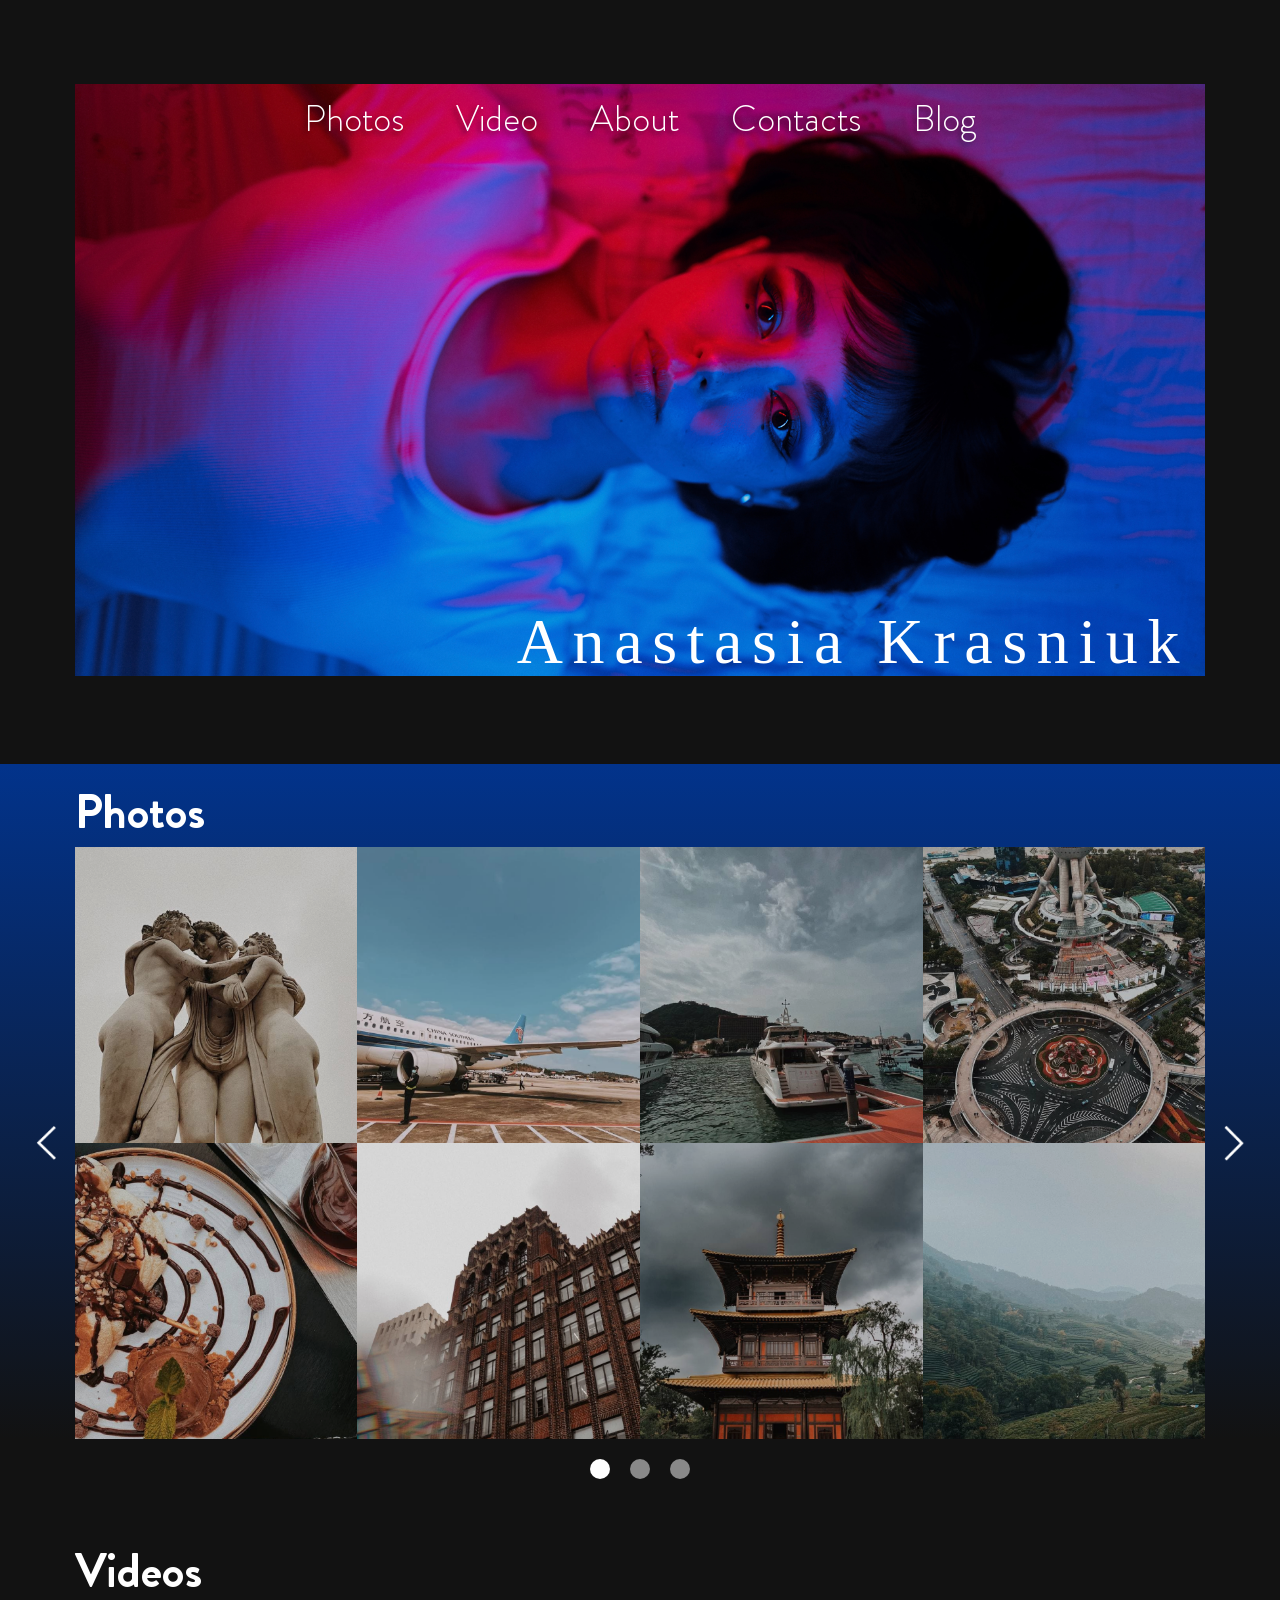
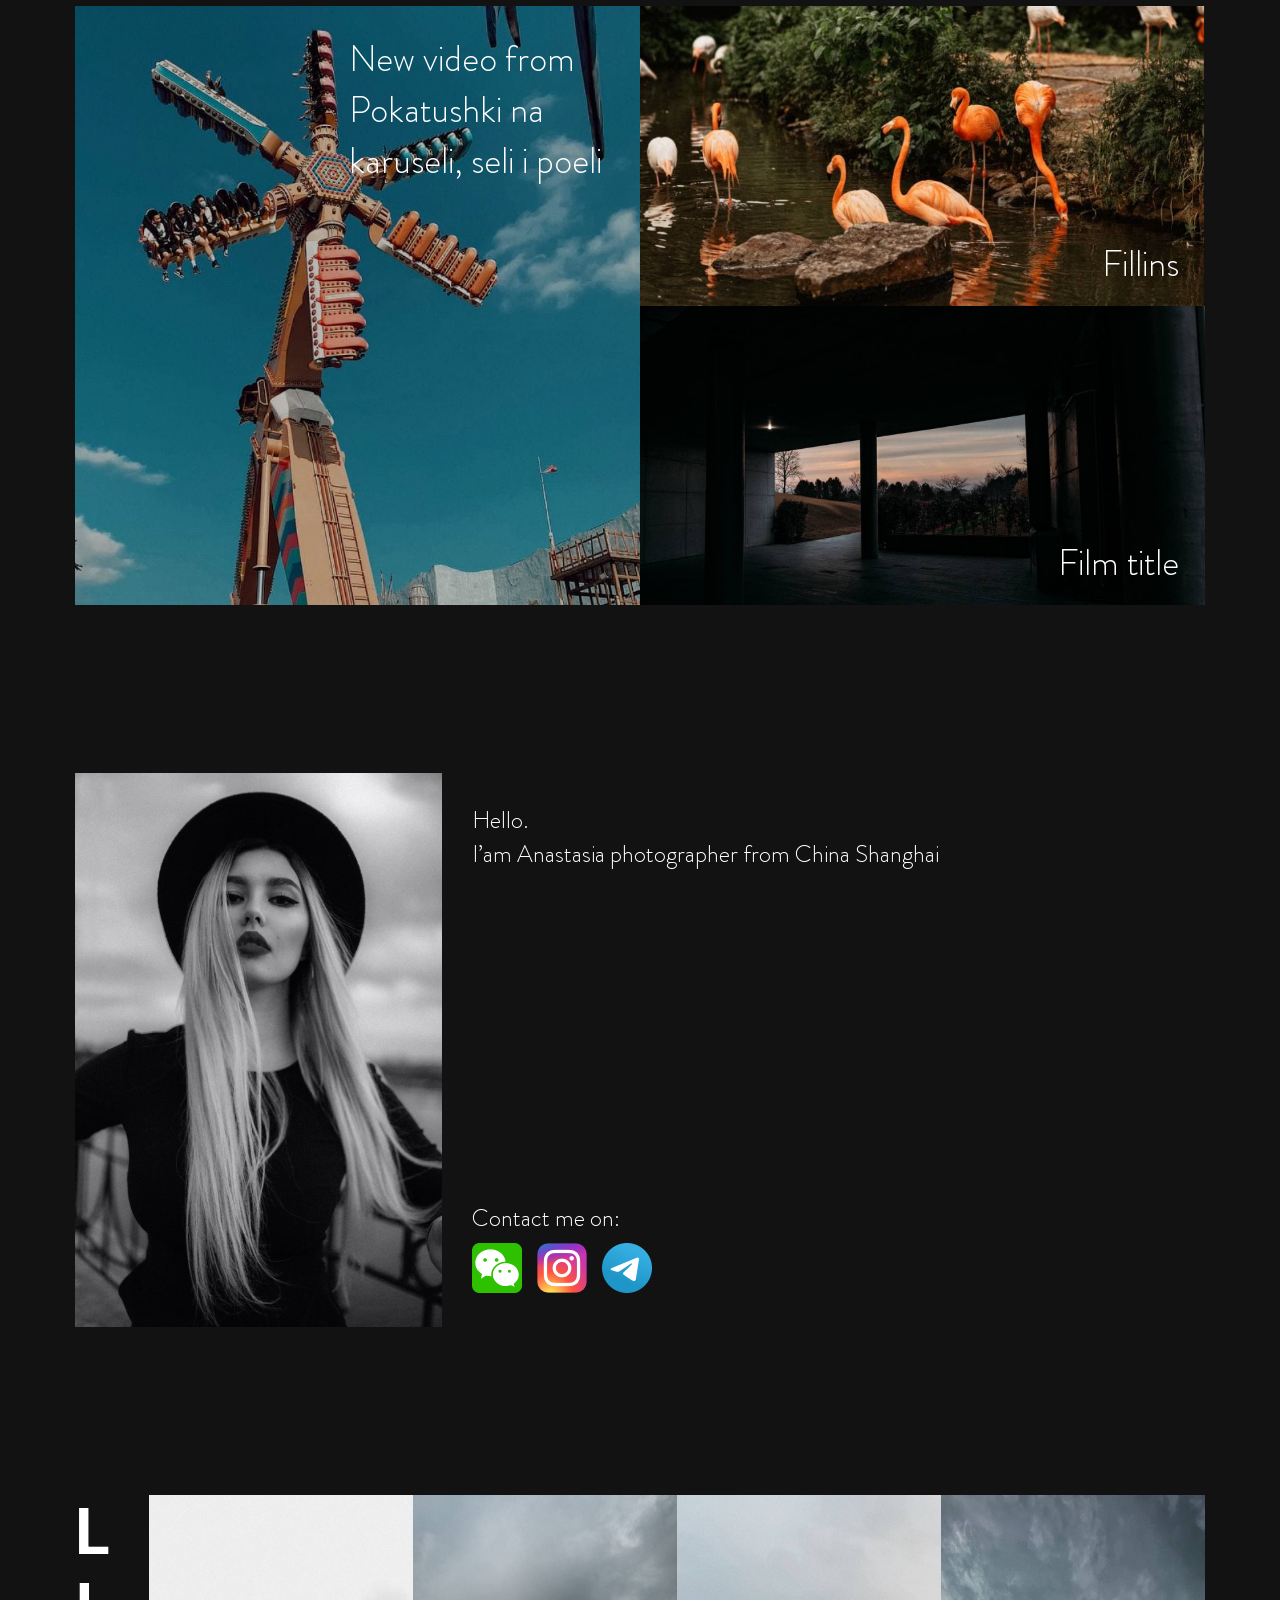
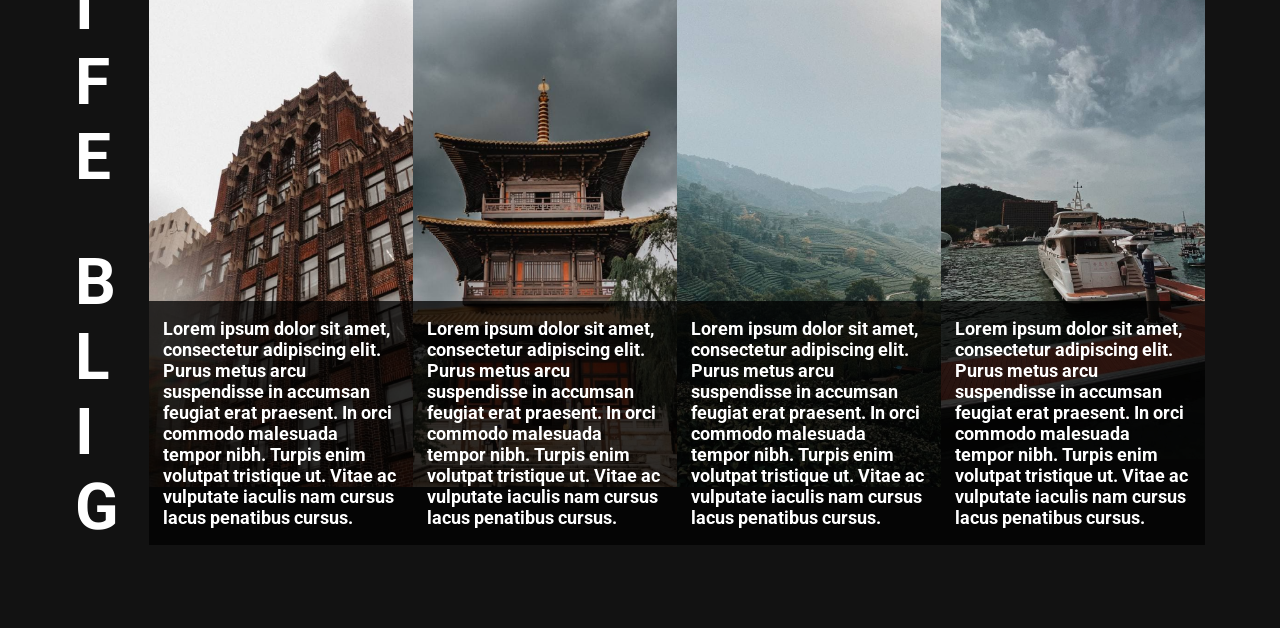
==== index.html @ 0c467eb0 "first commit" ====
<!DOCTYPE html>
<html lang="en">
<head>
    <meta charset="UTF-8">
    <meta http-equiv="X-UA-Compatible" content="IE=edge">
    <meta name="viewport" content="width=device-width, initial-scale=1.0">
    <link rel="stylesheet" href="css/style.css">
    <title>Test</title>
</head>
<body class= 'background_style_color'>
    <div class="content background_style_color">
        <div class="general ">
            <div class="general__content">
                <div class="nav">
                    <div class="nav__navbar">
                        <ul class="nav__navbar-items none text_style-font_Brandon-Grotesque_xl text_style-shadow">
                            <li class="nav__navbar-item none"><a href="#photos" class="nav__navbar-link text_style-color none">Photos</a></li>
                            <li class="nav__navbar-item none"><a href="#video" class="nav__navbar-link text_style-color none">Video</a></li>
                            <li class="nav__navbar-item none"><a href="#about" class="nav__navbar-link text_style-color none">About</a></li>
                            <li class="nav__navbar-item none"><a href="#contacts" class="nav__navbar-link text_style-color none">Contacts</a></li>
                            <li class="nav__navbar-item none"><a href="#blog" class="nav__navbar-link text_style-color none">Blog</a></li>
                        </ul>
                    </div>
                </div>
                <div class="main">
                    <div class="main__content">
                        <div class="main__content-layout-padding"></div>
                        <img class="main__content-img" src="img/main__content-background.png" alt="">
                        <h1 class="main__content-h1 text_style-font_AmstelvarAlpha_xxxl text_style-color">Anastasia Krasniuk</h1>
                    </div>
                </div>
            </div>
        </div>
        <div class="general background_style_color_gradient">
            <a name="photos"></a>
            <div class="general__content">
                <div class="header">
                    <h1 class="header__text text_style-font_Brandon-Grotesque_xxl text_style-color">Photos</h1>
                </div>
                <div class="photos">
                    <div class="photos__content">
                        <div class="photos__content-layout-padding"></div>
                        <div class="photos__content-carousel-1">
                            <div class="photos__content-carousel-indicators">
                                <button class="photos__content-carousel-indicator active" data-photos__content-carousel-indicator="0"></button>
                                <button class="photos__content-carousel-indicator" data-photos__content-carousel-indicator="1"></button>
                                <button class="photos__content-carousel-indicator" data-photos__content-carousel-indicator="2"></button>
                            </div>
                            <div class="photos__content-carousel-items">
                                <div class="photos__content-carousel-item active">
                                    <div class="photos__content-carousel-imgs">
                                        <img class="photos__content-carousel-img width="100%" src="img/photos__content/Rectangle 1.png" alt="">
                                        <img class="photos__content-carousel-img width="100%" src="img/photos__content/Rectangle 2.png" alt="">
                                        <img class="photos__content-carousel-img width="100%" src="img/photos__content/Rectangle 3.png" alt="">
                                        <img class="photos__content-carousel-img width="100%" src="img/photos__content/Rectangle 4.png" alt="">
                                        <img class="photos__content-carousel-img width="100%" src="img/photos__content/Rectangle 5.png" alt="">
                                        <img class="photos__content-carousel-img width="100%" src="img/photos__content/Rectangle 6.png" alt="">
                                        <img class="photos__content-carousel-img width="100%" src="img/photos__content/Rectangle 7.png" alt="">
                                        <img class="photos__content-carousel-img width="100%" src="img/photos__content/Rectangle 8.png" alt="">
                                    </div>
                                </div>
                                <div class="photos__content-carousel-item">
                                    <div class="photos__content-carousel-imgs">
                                        <img class="photos__content-carousel-img width="100%" src="img/photos__content/Rectangle 3.png" alt="">
                                        <img class="photos__content-carousel-img width="100%" src="img/photos__content/Rectangle 2.png" alt="">
                                        <img class="photos__content-carousel-img width="100%" src="img/photos__content/Rectangle 4.png" alt="">
                                        <img class="photos__content-carousel-img width="100%" src="img/photos__content/Rectangle 5.png" alt="">
                                        <img class="photos__content-carousel-img width="100%" src="img/photos__content/Rectangle 7.png" alt="">
                                        <img class="photos__content-carousel-img width="100%" src="img/photos__content/Rectangle 8.png" alt="">
                                        <img class="photos__content-carousel-img width="100%" src="img/photos__content/Rectangle 1.png" alt="">
                                        <img class="photos__content-carousel-img width="100%" src="img/photos__content/Rectangle 6.png" alt="">
                                    </div>
                                </div>
                                <div class="photos__content-carousel-item">
                                    <div class="photos__content-carousel-imgs">
                                        <img class="photos__content-carousel-img width="100%" src="img/photos__content/Rectangle 8.png" alt="">
                                        <img class="photos__content-carousel-img width="100%" src="img/photos__content/Rectangle 1.png" alt="">
                                        <img class="photos__content-carousel-img width="100%" src="img/photos__content/Rectangle 4.png" alt="">
                                        <img class="photos__content-carousel-img width="100%" src="img/photos__content/Rectangle 3.png" alt="">
                                        <img class="photos__content-carousel-img width="100%" src="img/photos__content/Rectangle 2.png" alt="">
                                        <img class="photos__content-carousel-img width="100%" src="img/photos__content/Rectangle 6.png" alt="">
                                        <img class="photos__content-carousel-img width="100%" src="img/photos__content/Rectangle 5.png" alt="">
                                        <img class="photos__content-carousel-img width="100%" src="img/photos__content/Rectangle 7.png" alt="">
                                    </div>
                                </div>
                            </div>
                            <button class="photos__content-carousel-control-prev" data-photos__content-carousel-control-prev="prev"><img class="photos__content-carousel-control-prev-img" src="img/slider_prev_arrow.png" alt=""></button>
                            <button class="photos__content-carousel-control-next" data-photos__content-carousel-control-next="next"><img class="photos__content-carousel-control-next-img" src="img/slider_next_arrow.png" alt=""></button>
                        </div>
                    </div>
                </div>
            </div>
        </div>
        <div class="general background_style_color">
            <a name="video"></a>
            <div class="general__content">
                <div class="header">
                    <h1 class="header__text text_style-font_Brandon-Grotesque_xxl text_style-color">Videos</h1>
                </div>
                <div class="videos">
                    <div class="videos__content">
                        <div class="videos__content-layout-padding"></div>
                        <div class="videos__content-items">
                            <div class="videos__content-item">
                                <div class="videos__content-item-shadow"></div>
                                <p class="videos__content-item-header text_style-font_Brandon-Grotesque_xl text_style-color">
                                    New video from Pokatushki
                                    na karuseli, seli i poeli
                                </p>
                                <img src="img/videos__content/bg.png" alt="" class="videos__content-item-img">
                            </div>
                            <div class="videos__content-item videos__content-item-flex">
                                <div class="videos__content-item-top">
                                    <p class="videos__content-item-text text_style-font_Brandon-Grotesque_xl text_style-color">Fillins</p>
                                    <img src="img/videos__content/bg-1.png" alt="" class="videos__content-item-img">
                                </div>
                                <div class="videos__content-item-bottom">
                                    <p class="videos__content-item-text text_style-font_Brandon-Grotesque_xl text_style-color">Film title</p>
                                    <img src="img/videos__content/bg-2.png" alt="" class="videos__content-item-img">
                                </div>
                            </div>
                        </div>
                    </div>
                </div>
            </div>
        </div>
        <div class="general background_style_color">
            <a name="about"></a>
            <a name="contacts"></a>
            <div class="general__content" >
                <div class="about-me">
                    <div class="about-me__content">
                        <div class="about-me__content-items">
                            <div class="about-me__content-item">
                                <img src="img/about-me__content/about-me__content-item-img.png" alt="" class="about-me__content-item-img">
                            </div>
                            <div class="about-me__content-item about-me__content-item-flex">
                                <div class="about-me__content-item-top">
                                    <pre class="about-me__content-item-text text_style-color text_style-font_Brandon-Grotesque_l">
Hello.
I’am Anastasia photographer from China Shanghai
                                    </pre>
                                </div>
                                <div class="about-me__content-item-bottom">
                                    <p class="about-me__content-item-text text_style-color text_style-font_Brandon-Grotesque_l">Contact me on:</p>
                                    <div class="about-me__content-item-bottom-social">
                                        <div class="about-me__content-item-bottom-social-items">
                                            <a class= "about-me__content-social-link" href="#"><img src="img/about-me__content/wechat-logo-80E2190E63-seeklogo 1.png" alt="" class="about-me__content-item-bottom-social-item"></a>
                                            <a class= "about-me__content-social-link" href="#"><img src="img/about-me__content/free-icon-instagram-174855 1.png" alt="" class="about-me__content-item-bottom-social-item"></a>
                                            <a class= "about-me__content-social-link" href="#"><img src="img/about-me__content/telegram-new-2019-logo-060F2D4B81-seeklogo 1.png" alt="" class="about-me__content-item-bottom-social-item"></a>
                                        </div>
                                    </div>
                                </div>
                            </div>
                        </div>
                    </div>
                </div>
            </div>
        </div>
        <div class="general background_style_color">
            <a name="blog"></a>
            <div class="general__content">
                <div class="blog">
                    <div class="blog__content">
                        <div class="blog__content-items">
                            <div class="blog__content-item">
                                <div class="blog__content-header blog__content-header-flex">
                                    <p class="blog__content-text text_style-font_Roboto_xxxl text_style-color">LIFE</p>
                                    <p class="blog__content-text text_style-font_Roboto_xxxl text_style-color">BLIG</p>
                                </div>
                            </div>
                            <div class="blog__content-item blog__content-item-flex">
                                <div class="blog__content-card">
                                    <div class="blog__content-card-content">
                                        <img src="img/blog-content/1.png" alt="" class="blog__content-card-img">
                                        <p class="blog__content-card-text text_style-font_Roboto_s text_style-color ">Lorem ipsum dolor sit amet, consectetur adipiscing elit. Purus metus arcu suspendisse in accumsan feugiat erat praesent. In orci commodo malesuada tempor nibh. Turpis enim volutpat tristique ut. Vitae ac vulputate iaculis nam cursus lacus penatibus cursus.</p>
                                    </div>
                                </div>
                                <div class="blog__content-card">
                                    <div class="blog__content-card-content">
                                        <img src="img/blog-content/2.png" alt="" class="blog__content-card-img">
                                        <p class="blog__content-card-text text_style-font_Roboto_s text_style-color ">Lorem ipsum dolor sit amet, consectetur adipiscing elit. Purus metus arcu suspendisse in accumsan feugiat erat praesent. In orci commodo malesuada tempor nibh. Turpis enim volutpat tristique ut. Vitae ac vulputate iaculis nam cursus lacus penatibus cursus.</p>
                                    </div>
                                </div>
                                <div class="blog__content-card">
                                    <div class="blog__content-card-content">
                                        <img src="img/blog-content/3.png" alt="" class="blog__content-card-img">
                                        <p class="blog__content-card-text text_style-font_Roboto_s text_style-color ">Lorem ipsum dolor sit amet, consectetur adipiscing elit. Purus metus arcu suspendisse in accumsan feugiat erat praesent. In orci commodo malesuada tempor nibh. Turpis enim volutpat tristique ut. Vitae ac vulputate iaculis nam cursus lacus penatibus cursus.</p>
                                    </div>
                                </div>
                                <div class="blog__content-card">
                                    <div class="blog__content-card-content">
                                        <img src="img/blog-content/4.png" alt="" class="blog__content-card-img">
                                        <p class="blog__content-card-text text_style-font_Roboto_s text_style-color ">Lorem ipsum dolor sit amet, consectetur adipiscing elit. Purus metus arcu suspendisse in accumsan feugiat erat praesent. In orci commodo malesuada tempor nibh. Turpis enim volutpat tristique ut. Vitae ac vulputate iaculis nam cursus lacus penatibus cursus.</p>
                                    </div>
                                </div>
                            </div>
                        </div>
                    </div>
                </div>
            </div>
        </div>
    </div>
    <script src="js/script.js"></script>
</body>
</html>
---- css/style.css ----
@import url(../font/fonts.css);
@import url(general.css);
@import url(nav.css);
@import url(main__content.css);
@import url(photos.css);
@import url(header.css);
@import url(videos.css);
@import url(about-me.css);
@import url(blog.css);


*{
    padding: 0;
    margin: 0;
}
.none{
    text-decoration: none;
    list-style-type: none;
}
.text_style-color{
    color: white;
}
.text_style-shadow{
    text-shadow: -3px 3px 5px rgba(0, 0, 0, 0.5);
}
.main__content-layout-padding{
    display: block;
    position: absolute;
    top: 0;
    width: 100%;
    height: 100%;
}
.photos__content-layout-padding{
    display: block;
    position: absolute;
    top: 0;
    width: 100%;
    height: 100%;
    background: rgba(0, 0, 0, 0.1);
}
.videos__content-item-shadow{
    display: block;
    position: absolute;
    top: 0;
    width: 100%;
    height: 100%;
    background: rgba(0, 0, 0, 0.25);
}

.videos__content-layout-padding{
    display: block;
    position: absolute;
    top: 0;
    width: 100%;
    height: 100%;
    background: linear-gradient(109.26deg, #00eeff0c 16.05%, #0000000c 60.21%);
}
.background_style_color{
    background: #121212;
}
.background_style_color_gradient{
    background: linear-gradient(180deg, #02338B 0%, #121212 100%);
}
.active{
    display: block;
    background-color: #fff;
}
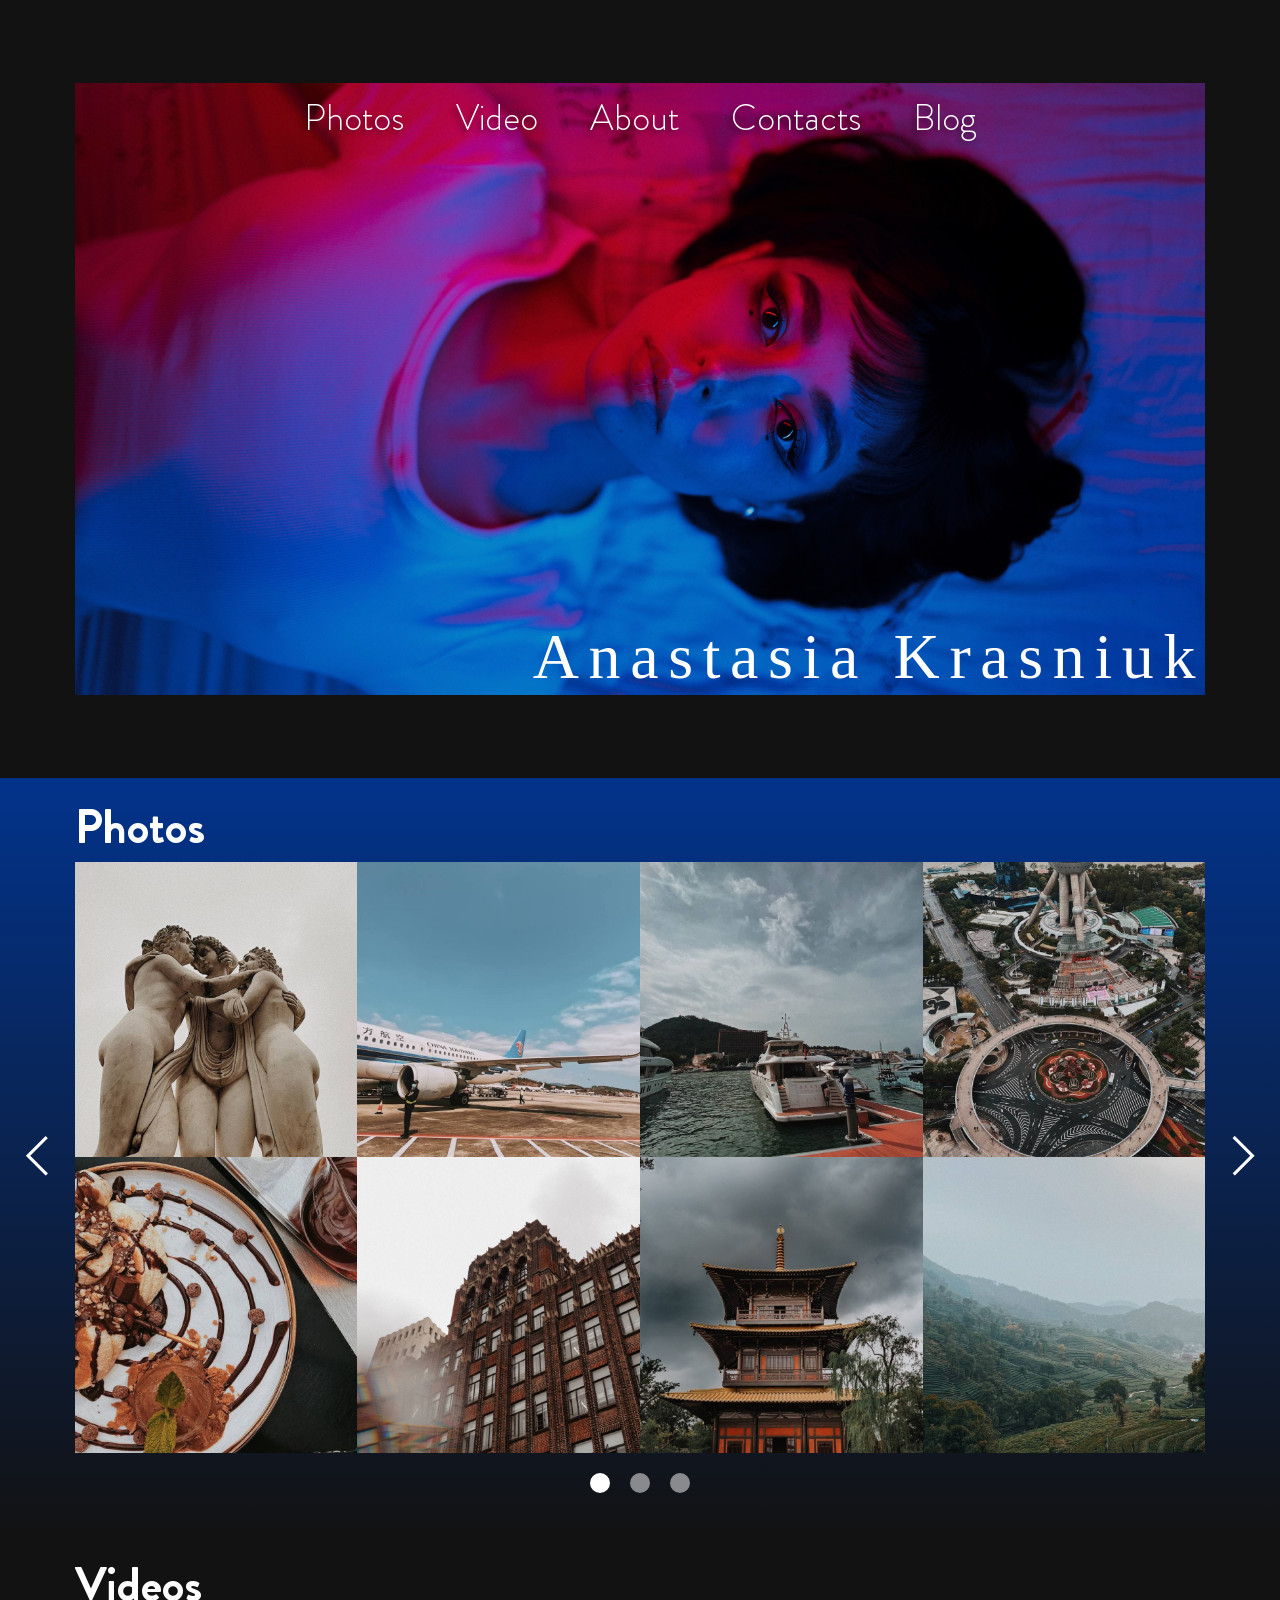
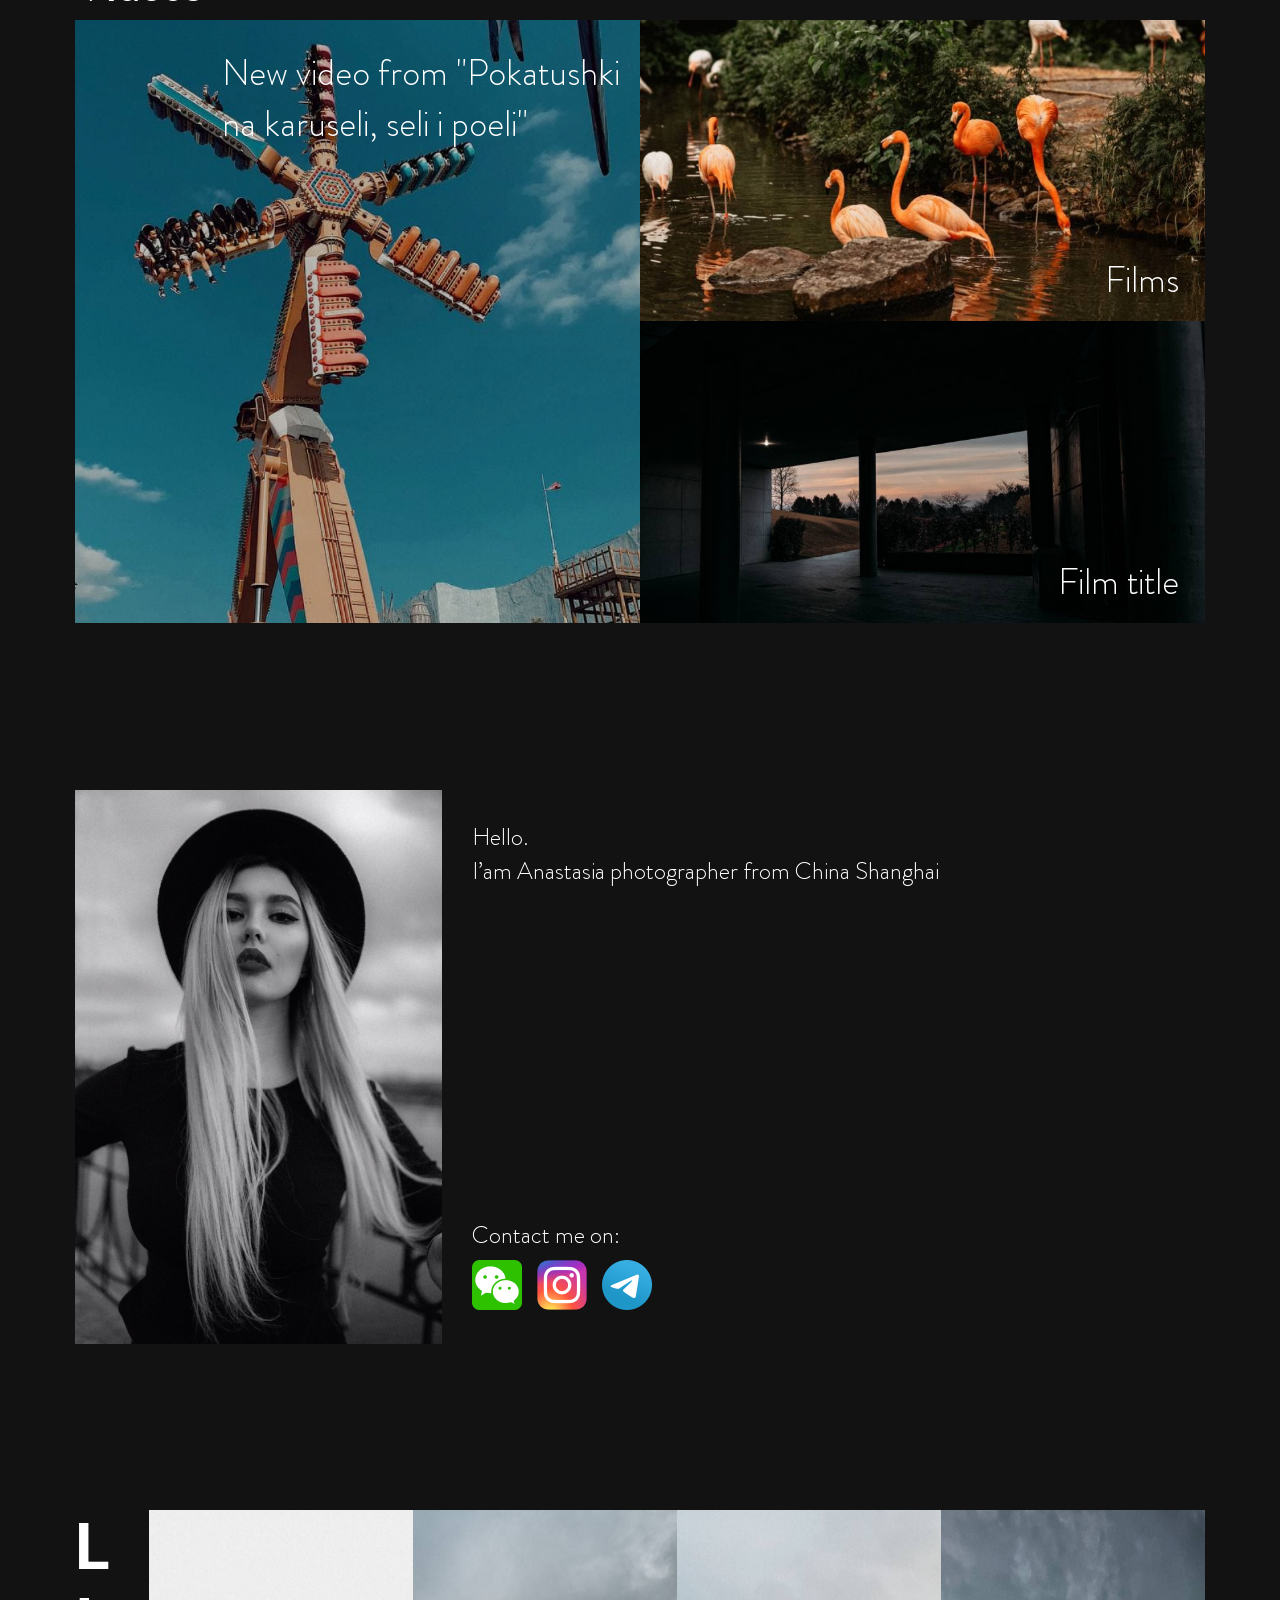
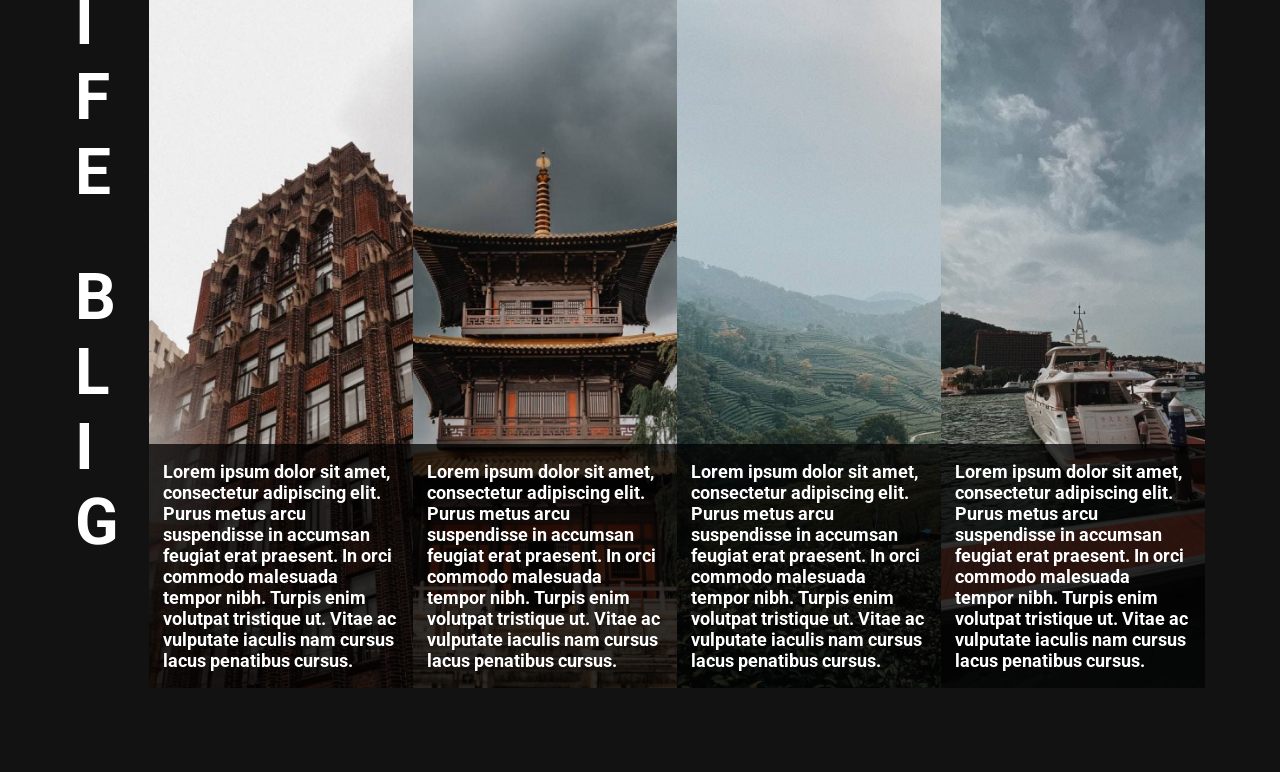
==== commit 373f659d: "optimization and semantics" ====
--- a/index.html
+++ b/index.html
@@ -5,130 +5,118 @@
     <meta http-equiv="X-UA-Compatible" content="IE=edge">
     <meta name="viewport" content="width=device-width, initial-scale=1.0">
     <link rel="stylesheet" href="css/style.css">
-    <title>Test</title>
+    <title>Main</title>
 </head>
-<body class= 'background_style_color'>
-    <div class="content background_style_color">
-        <div class="general ">
-            <div class="general__content">
-                <div class="nav">
-                    <div class="nav__navbar">
-                        <ul class="nav__navbar-items none text_style-font_Brandon-Grotesque_xl text_style-shadow">
-                            <li class="nav__navbar-item none"><a href="#photos" class="nav__navbar-link text_style-color none">Photos</a></li>
-                            <li class="nav__navbar-item none"><a href="#video" class="nav__navbar-link text_style-color none">Video</a></li>
-                            <li class="nav__navbar-item none"><a href="#about" class="nav__navbar-link text_style-color none">About</a></li>
-                            <li class="nav__navbar-item none"><a href="#contacts" class="nav__navbar-link text_style-color none">Contacts</a></li>
-                            <li class="nav__navbar-item none"><a href="#blog" class="nav__navbar-link text_style-color none">Blog</a></li>
-                        </ul>
-                    </div>
-                </div>
-                <div class="main">
-                    <div class="main__content">
-                        <div class="main__content-layout-padding"></div>
-                        <img class="main__content-img" src="img/main__content-background.png" alt="">
-                        <h1 class="main__content-h1 text_style-font_AmstelvarAlpha_xxxl text_style-color">Anastasia Krasniuk</h1>
-                    </div>
+<body class= "background_style_color">
+    <main class="content background_style_color">
+        <section class="general">
+            <div class="main main__img">
+                <div class="layout-padding">
+                    <nav class="nav">
+                        <div class="nav__navbar">
+                            <ul class="nav__navbar-items none text_style-font_Brandon-Grotesque_xl text_style-shadow">
+                                <li class="nav__navbar-item none"><a href="#photos" class="nav__navbar-link text_style-color none">Photos</a></li>
+                                <li class="nav__navbar-item none"><a href="#video" class="nav__navbar-link text_style-color none">Video</a></li>
+                                <li class="nav__navbar-item none"><a href="#about" class="nav__navbar-link text_style-color none">About</a></li>
+                                <li class="nav__navbar-item none"><a href="#about" class="nav__navbar-link text_style-color none">Contacts</a></li>
+                                <li class="nav__navbar-item none"><a href="#blog" class="nav__navbar-link text_style-color none">Blog</a></li>
+                            </ul>
+                        </div>
+                    </nav>
+                    <h1 class="main__content-h1 text_style-font_AmstelvarAlpha_xxxl text_style-color">Anastasia Krasniuk</h1>
                 </div>
             </div>
-        </div>
-        <div class="general background_style_color_gradient">
-            <a name="photos"></a>
-            <div class="general__content">
-                <div class="header">
-                    <h1 class="header__text text_style-font_Brandon-Grotesque_xxl text_style-color">Photos</h1>
-                </div>
-                <div class="photos">
-                    <div class="photos__content">
-                        <div class="photos__content-layout-padding"></div>
-                        <div class="photos__content-carousel-1">
+        </section>
+        <section class="general background_style_color_gradient" id="photos">
+            <div class="header">
+                <h2 class="header__text text_style-font_Brandon-Grotesque_xxl text_style-color">Photos</h2>
+            </div>
+            <section class="photos">
+                    <div class="layout-padding">
+                        <div class="photos__content-carousel carousel-1">
+                            <div class="photos__content-carousel-items">
+                                <div class="photos__content-carousel-item active">
+                                    <div class="photos__content-carousel-imgs">
+                                        <img class="photos__content-carousel-img" src="img/photos__content/Rectangle 1.png" alt="">
+                                        <img class="photos__content-carousel-img" src="img/photos__content/Rectangle 2.png" alt="">
+                                        <img class="photos__content-carousel-img" src="img/photos__content/Rectangle 3.png" alt="">
+                                        <img class="photos__content-carousel-img" src="img/photos__content/Rectangle 4.png" alt="">
+                                        <img class="photos__content-carousel-img" src="img/photos__content/Rectangle 5.png" alt="">
+                                        <img class="photos__content-carousel-img" src="img/photos__content/Rectangle 6.png" alt="">
+                                        <img class="photos__content-carousel-img" src="img/photos__content/Rectangle 7.png" alt="">
+                                        <img class="photos__content-carousel-img" src="img/photos__content/Rectangle 8.png" alt="">
+                                    </div>
+                                </div>
+                                <div class="photos__content-carousel-item">
+                                    <div class="photos__content-carousel-imgs">
+                                        <img class="photos__content-carousel-img" src="img/photos__content/Rectangle 3.png" alt="">
+                                        <img class="photos__content-carousel-img" src="img/photos__content/Rectangle 2.png" alt="">
+                                        <img class="photos__content-carousel-img" src="img/photos__content/Rectangle 4.png" alt="">
+                                        <img class="photos__content-carousel-img" src="img/photos__content/Rectangle 5.png" alt="">
+                                        <img class="photos__content-carousel-img" src="img/photos__content/Rectangle 7.png" alt="">
+                                        <img class="photos__content-carousel-img" src="img/photos__content/Rectangle 8.png" alt="">
+                                        <img class="photos__content-carousel-img" src="img/photos__content/Rectangle 1.png" alt="">
+                                        <img class="photos__content-carousel-img" src="img/photos__content/Rectangle 6.png" alt="">
+                                    </div>
+                                </div>
+                                <div class="photos__content-carousel-item">
+                                    <div class="photos__content-carousel-imgs">
+                                        <img class="photos__content-carousel-img" src="img/photos__content/Rectangle 8.png" alt="">
+                                        <img class="photos__content-carousel-img" src="img/photos__content/Rectangle 1.png" alt="">
+                                        <img class="photos__content-carousel-img" src="img/photos__content/Rectangle 4.png" alt="">
+                                        <img class="photos__content-carousel-img" src="img/photos__content/Rectangle 3.png" alt="">
+                                        <img class="photos__content-carousel-img" src="img/photos__content/Rectangle 2.png" alt="">
+                                        <img class="photos__content-carousel-img" src="img/photos__content/Rectangle 6.png" alt="">
+                                        <img class="photos__content-carousel-img" src="img/photos__content/Rectangle 5.png" alt="">
+                                        <img class="photos__content-carousel-img" src="img/photos__content/Rectangle 7.png" alt="">
+                                    </div>
+                                </div>
+                            </div>
                             <div class="photos__content-carousel-indicators">
                                 <button class="photos__content-carousel-indicator active" data-photos__content-carousel-indicator="0"></button>
                                 <button class="photos__content-carousel-indicator" data-photos__content-carousel-indicator="1"></button>
                                 <button class="photos__content-carousel-indicator" data-photos__content-carousel-indicator="2"></button>
                             </div>
-                            <div class="photos__content-carousel-items">
-                                <div class="photos__content-carousel-item active">
-                                    <div class="photos__content-carousel-imgs">
-                                        <img class="photos__content-carousel-img width="100%" src="img/photos__content/Rectangle 1.png" alt="">
-                                        <img class="photos__content-carousel-img width="100%" src="img/photos__content/Rectangle 2.png" alt="">
-                                        <img class="photos__content-carousel-img width="100%" src="img/photos__content/Rectangle 3.png" alt="">
-                                        <img class="photos__content-carousel-img width="100%" src="img/photos__content/Rectangle 4.png" alt="">
-                                        <img class="photos__content-carousel-img width="100%" src="img/photos__content/Rectangle 5.png" alt="">
-                                        <img class="photos__content-carousel-img width="100%" src="img/photos__content/Rectangle 6.png" alt="">
-                                        <img class="photos__content-carousel-img width="100%" src="img/photos__content/Rectangle 7.png" alt="">
-                                        <img class="photos__content-carousel-img width="100%" src="img/photos__content/Rectangle 8.png" alt="">
-                                    </div>
-                                </div>
-                                <div class="photos__content-carousel-item">
-                                    <div class="photos__content-carousel-imgs">
-                                        <img class="photos__content-carousel-img width="100%" src="img/photos__content/Rectangle 3.png" alt="">
-                                        <img class="photos__content-carousel-img width="100%" src="img/photos__content/Rectangle 2.png" alt="">
-                                        <img class="photos__content-carousel-img width="100%" src="img/photos__content/Rectangle 4.png" alt="">
-                                        <img class="photos__content-carousel-img width="100%" src="img/photos__content/Rectangle 5.png" alt="">
-                                        <img class="photos__content-carousel-img width="100%" src="img/photos__content/Rectangle 7.png" alt="">
-                                        <img class="photos__content-carousel-img width="100%" src="img/photos__content/Rectangle 8.png" alt="">
-                                        <img class="photos__content-carousel-img width="100%" src="img/photos__content/Rectangle 1.png" alt="">
-                                        <img class="photos__content-carousel-img width="100%" src="img/photos__content/Rectangle 6.png" alt="">
-                                    </div>
-                                </div>
-                                <div class="photos__content-carousel-item">
-                                    <div class="photos__content-carousel-imgs">
-                                        <img class="photos__content-carousel-img width="100%" src="img/photos__content/Rectangle 8.png" alt="">
-                                        <img class="photos__content-carousel-img width="100%" src="img/photos__content/Rectangle 1.png" alt="">
-                                        <img class="photos__content-carousel-img width="100%" src="img/photos__content/Rectangle 4.png" alt="">
-                                        <img class="photos__content-carousel-img width="100%" src="img/photos__content/Rectangle 3.png" alt="">
-                                        <img class="photos__content-carousel-img width="100%" src="img/photos__content/Rectangle 2.png" alt="">
-                                        <img class="photos__content-carousel-img width="100%" src="img/photos__content/Rectangle 6.png" alt="">
-                                        <img class="photos__content-carousel-img width="100%" src="img/photos__content/Rectangle 5.png" alt="">
-                                        <img class="photos__content-carousel-img width="100%" src="img/photos__content/Rectangle 7.png" alt="">
-                                    </div>
-                                </div>
-                            </div>
-                            <button class="photos__content-carousel-control-prev" data-photos__content-carousel-control-prev="prev"><img class="photos__content-carousel-control-prev-img" src="img/slider_prev_arrow.png" alt=""></button>
-                            <button class="photos__content-carousel-control-next" data-photos__content-carousel-control-next="next"><img class="photos__content-carousel-control-next-img" src="img/slider_next_arrow.png" alt=""></button>
-                        </div>
-                    </div>
-                </div>
-            </div>
-        </div>
-        <div class="general background_style_color">
-            <a name="video"></a>
-            <div class="general__content">
-                <div class="header">
-                    <h1 class="header__text text_style-font_Brandon-Grotesque_xxl text_style-color">Videos</h1>
-                </div>
-                <div class="videos">
-                    <div class="videos__content">
-                        <div class="videos__content-layout-padding"></div>
-                        <div class="videos__content-items">
-                            <div class="videos__content-item">
-                                <div class="videos__content-item-shadow"></div>
-                                <p class="videos__content-item-header text_style-font_Brandon-Grotesque_xl text_style-color">
-                                    New video from Pokatushki
-                                    na karuseli, seli i poeli
-                                </p>
-                                <img src="img/videos__content/bg.png" alt="" class="videos__content-item-img">
-                            </div>
-                            <div class="videos__content-item videos__content-item-flex">
-                                <div class="videos__content-item-top">
-                                    <p class="videos__content-item-text text_style-font_Brandon-Grotesque_xl text_style-color">Fillins</p>
-                                    <img src="img/videos__content/bg-1.png" alt="" class="videos__content-item-img">
-                                </div>
-                                <div class="videos__content-item-bottom">
-                                    <p class="videos__content-item-text text_style-font_Brandon-Grotesque_xl text_style-color">Film title</p>
-                                    <img src="img/videos__content/bg-2.png" alt="" class="videos__content-item-img">
-                                </div>
+                            <div class="photos__content-carousel-control">
+                                <button class="photos__content-carousel-control-prev" ><img class="photos__content-carousel-control-prev-img" src="img/slider_prev_arrow.png" alt=""></button>
+                                <button class="photos__content-carousel-control-next" ><img class="photos__content-carousel-control-next-img" src="img/slider_next_arrow.png" alt=""></button>
                             </div>
                         </div>
                     </div>
+            </section>
+        </section>
+        <section class="general background_style_color" id="video">
+                <div class="header">
+                    <h2 class="header__text text_style-font_Brandon-Grotesque_xxl text_style-color">Videos</h2>
                 </div>
+                <section class="videos">
+                    <div class="videos__content-layout-padding">
+                        <div class="videos__content-items">
+                            <a class="videos__content-item none" href="#">
+                                <div class="videos__content-item-img">
+                                    <div class="videos__content-item-shadow">
+                                        <pre class="videos__content-item-header text_style-font_Brandon-Grotesque_xl text_style-color">
+New video from "Pokatushki
+na karuseli, seli i poeli"
+                                        </pre>
+                                    </div>
+                                </div>
+                            </a>
+                            <div class="videos__content-item videos__content-item-grid">
+                                <a class="videos__content-item-top none" href="#">
+                                    <p class="videos__content-item-text text_style-font_Brandon-Grotesque_xl text_style-color">Films</p>
+                                </a>
+                                <a class="videos__content-item-bottom none" href="#">
+                                    <p class="videos__content-item-text text_style-font_Brandon-Grotesque_xl text_style-color">Film title</p>
+                                </a>
+                            </div>
+                    </div>
+                </section>
             </div>
-        </div>
-        <div class="general background_style_color">
-            <a name="about"></a>
-            <a name="contacts"></a>
-            <div class="general__content" >
-                <div class="about-me">
+        </section>
+        <section class="general background_style_color" id="about">
+            <div class="general__content">
+                <section class="about-me">
                     <div class="about-me__content">
                         <div class="about-me__content-items">
                             <div class="about-me__content-item">
@@ -154,13 +142,11 @@
                             </div>
                         </div>
                     </div>
-                </div>
+                </section>
             </div>
-        </div>
-        <div class="general background_style_color">
-            <a name="blog"></a>
-            <div class="general__content">
-                <div class="blog">
+        </section>
+        <section class="general background_style_color" id="blog">
+                <section class="blog">
                     <div class="blog__content">
                         <div class="blog__content-items">
                             <div class="blog__content-item">
@@ -169,38 +155,37 @@
                                     <p class="blog__content-text text_style-font_Roboto_xxxl text_style-color">BLIG</p>
                                 </div>
                             </div>
-                            <div class="blog__content-item blog__content-item-flex">
-                                <div class="blog__content-card">
-                                    <div class="blog__content-card-content">
-                                        <img src="img/blog-content/1.png" alt="" class="blog__content-card-img">
+                            <div class="blog__content-item blog__content-item-grid">
+                                <div class="blog__content-card blog__content-card-img-1">
+                                    <div class="blog__content-card-content ">
+                                        <!-- <img src="img/blog-content/1.png" alt="" class="blog__content-card-img"> -->
                                         <p class="blog__content-card-text text_style-font_Roboto_s text_style-color ">Lorem ipsum dolor sit amet, consectetur adipiscing elit. Purus metus arcu suspendisse in accumsan feugiat erat praesent. In orci commodo malesuada tempor nibh. Turpis enim volutpat tristique ut. Vitae ac vulputate iaculis nam cursus lacus penatibus cursus.</p>
                                     </div>
                                 </div>
-                                <div class="blog__content-card">
+                                <div class="blog__content-card  blog__content-card-img-2">
                                     <div class="blog__content-card-content">
-                                        <img src="img/blog-content/2.png" alt="" class="blog__content-card-img">
+                                        <!-- <img src="img/blog-content/2.png" alt="" class="blog__content-card-img"> -->
                                         <p class="blog__content-card-text text_style-font_Roboto_s text_style-color ">Lorem ipsum dolor sit amet, consectetur adipiscing elit. Purus metus arcu suspendisse in accumsan feugiat erat praesent. In orci commodo malesuada tempor nibh. Turpis enim volutpat tristique ut. Vitae ac vulputate iaculis nam cursus lacus penatibus cursus.</p>
                                     </div>
                                 </div>
-                                <div class="blog__content-card">
+                                <div class="blog__content-card  blog__content-card-img-3">
                                     <div class="blog__content-card-content">
-                                        <img src="img/blog-content/3.png" alt="" class="blog__content-card-img">
+                                        <!-- <img src="img/blog-content/3.png" alt="" class="blog__content-card-img"> -->
                                         <p class="blog__content-card-text text_style-font_Roboto_s text_style-color ">Lorem ipsum dolor sit amet, consectetur adipiscing elit. Purus metus arcu suspendisse in accumsan feugiat erat praesent. In orci commodo malesuada tempor nibh. Turpis enim volutpat tristique ut. Vitae ac vulputate iaculis nam cursus lacus penatibus cursus.</p>
                                     </div>
                                 </div>
-                                <div class="blog__content-card">
+                                <div class="blog__content-card  blog__content-card-img-4">
                                     <div class="blog__content-card-content">
-                                        <img src="img/blog-content/4.png" alt="" class="blog__content-card-img">
+                                        <!-- <img src="img/blog-content/4.png" alt="" class="blog__content-card-img"> -->
                                         <p class="blog__content-card-text text_style-font_Roboto_s text_style-color ">Lorem ipsum dolor sit amet, consectetur adipiscing elit. Purus metus arcu suspendisse in accumsan feugiat erat praesent. In orci commodo malesuada tempor nibh. Turpis enim volutpat tristique ut. Vitae ac vulputate iaculis nam cursus lacus penatibus cursus.</p>
                                     </div>
                                 </div>
                             </div>
                         </div>
-                    </div>
-                </div>
+                </section>
             </div>
-        </div>
-    </div>
+        </section>
+    </main>
     <script src="js/script.js"></script>
 </body>
 </html>
--- a/css/style.css
+++ b/css/style.css
@@ -1,10 +1,9 @@
-
 @import url(../font/fonts.css);
 @import url(general.css);
 @import url(nav.css);
 @import url(main__content.css);
+@import url(header.css);
 @import url(photos.css);
-@import url(header.css);
 @import url(videos.css);
 @import url(about-me.css);
 @import url(blog.css);
@@ -13,6 +12,13 @@
 *{
     padding: 0;
     margin: 0;
+}
+::-webkit-scrollbar {
+    width: 0;
+  }
+.content{
+    display: flex;
+    flex-direction: column;
 }
 .none{
     text-decoration: none;
@@ -24,36 +30,15 @@
 .text_style-shadow{
     text-shadow: -3px 3px 5px rgba(0, 0, 0, 0.5);
 }
-.main__content-layout-padding{
-    display: block;
-    position: absolute;
-    top: 0;
-    width: 100%;
-    height: 100%;
-}
-.photos__content-layout-padding{
-    display: block;
-    position: absolute;
-    top: 0;
-    width: 100%;
-    height: 100%;
+.layout-padding{
     background: rgba(0, 0, 0, 0.1);
 }
 .videos__content-item-shadow{
-    display: block;
-    position: absolute;
-    top: 0;
-    width: 100%;
+    background: rgba(0, 0, 0, 0.25);
     height: 100%;
-    background: rgba(0, 0, 0, 0.25);
 }
 
 .videos__content-layout-padding{
-    display: block;
-    position: absolute;
-    top: 0;
-    width: 100%;
-    height: 100%;
     background: linear-gradient(109.26deg, #00eeff0c 16.05%, #0000000c 60.21%);
 }
 .background_style_color{
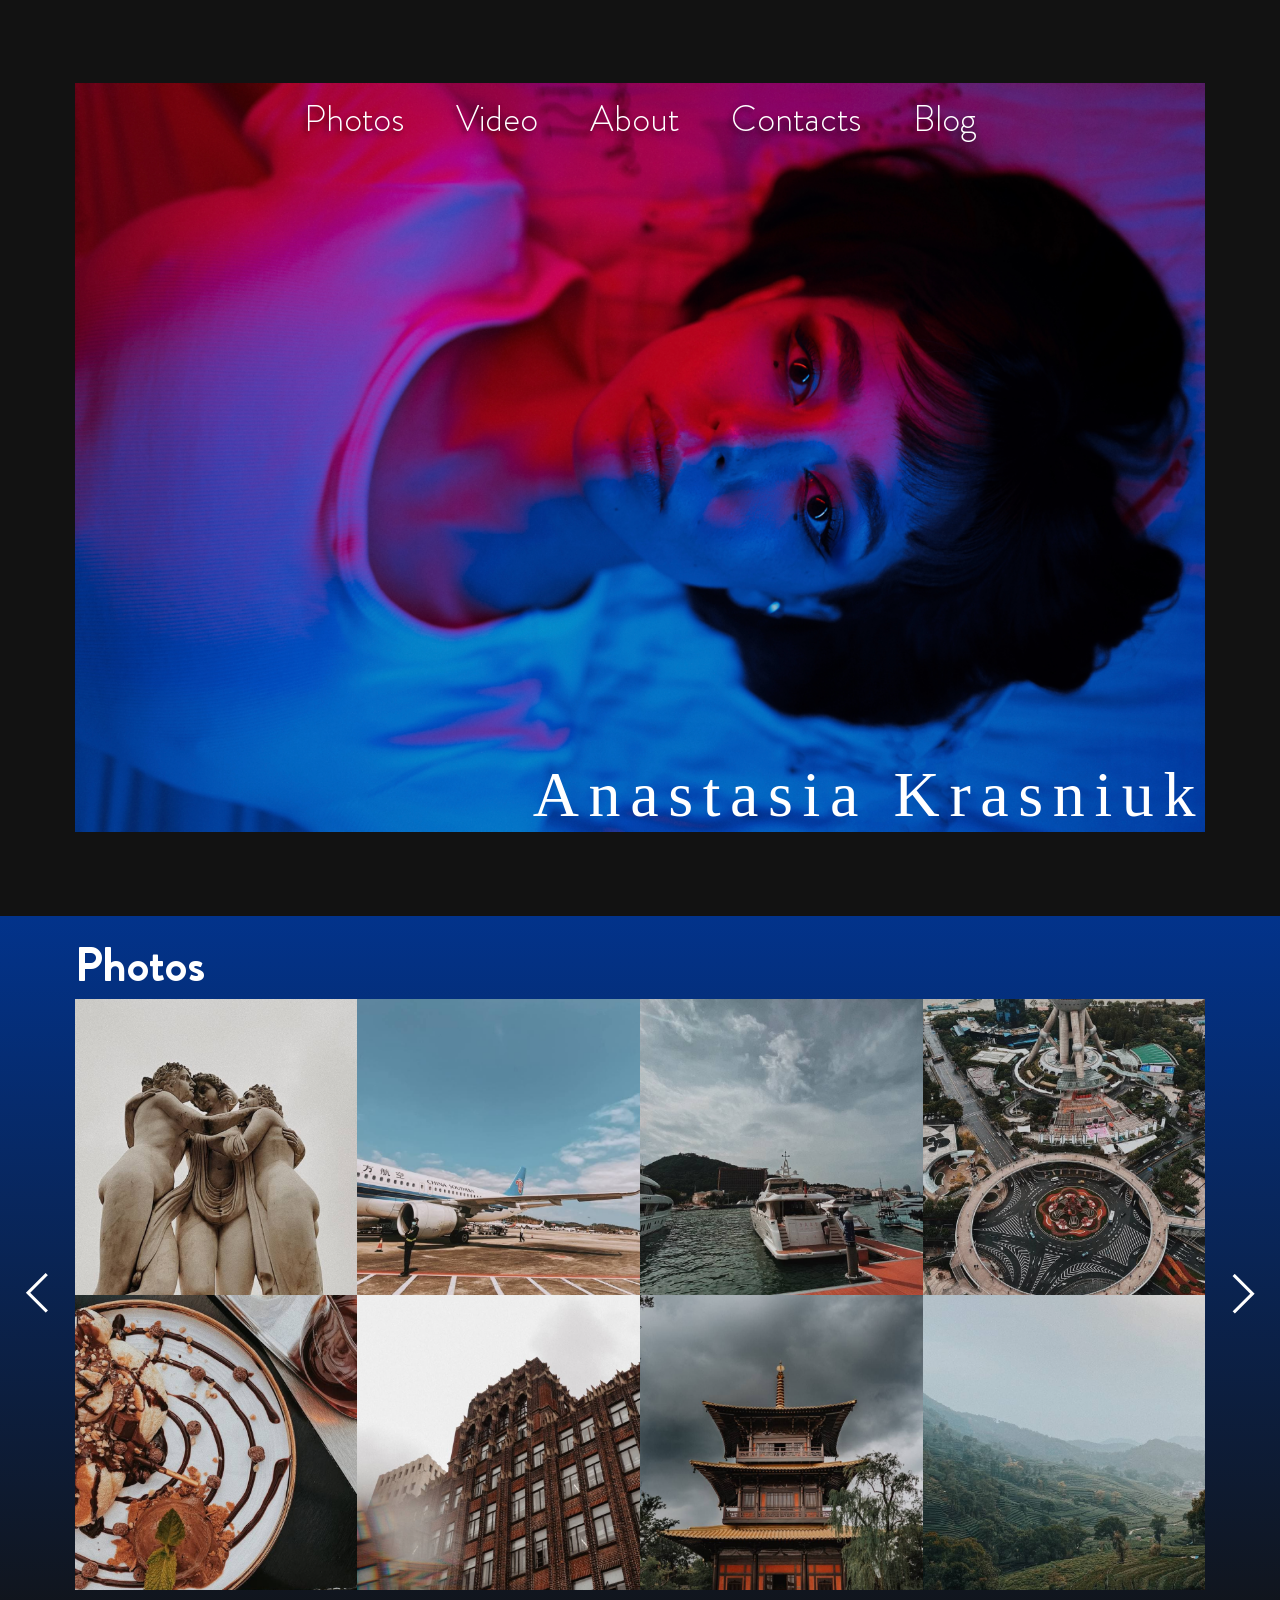
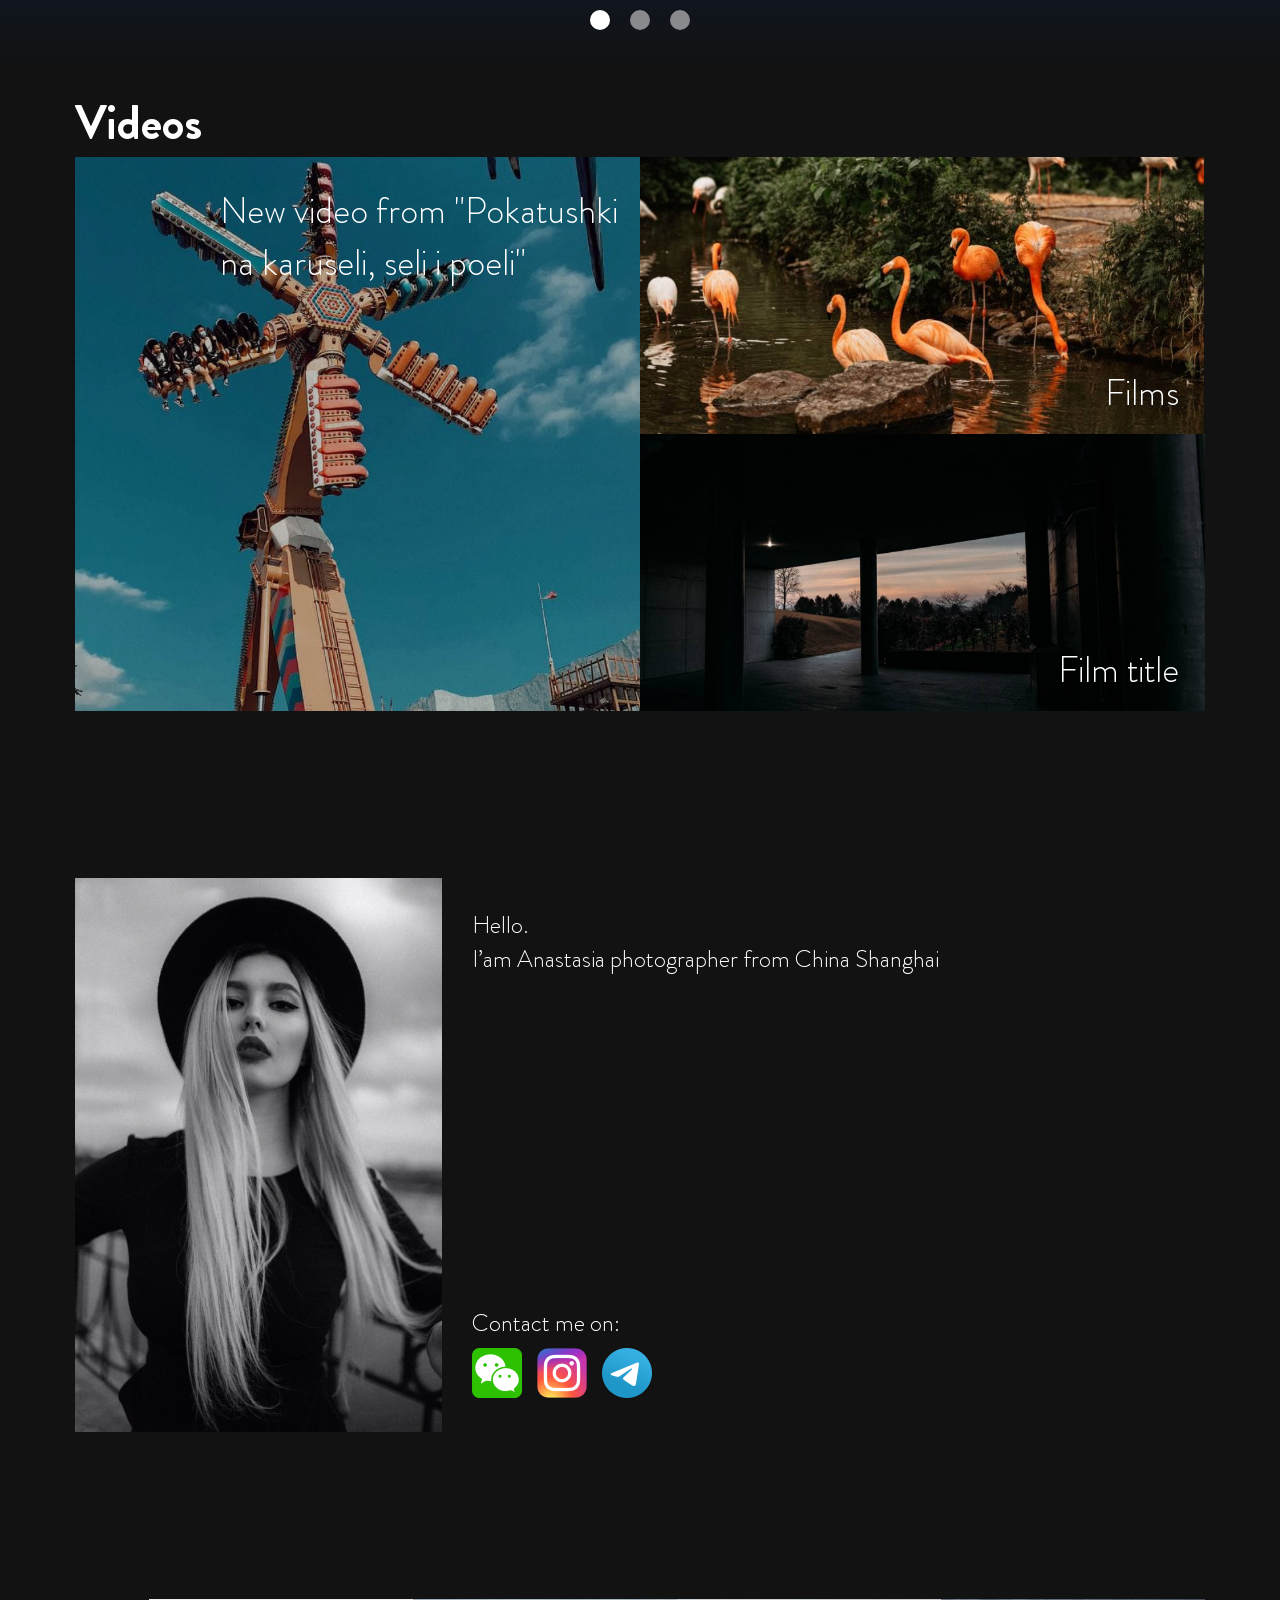
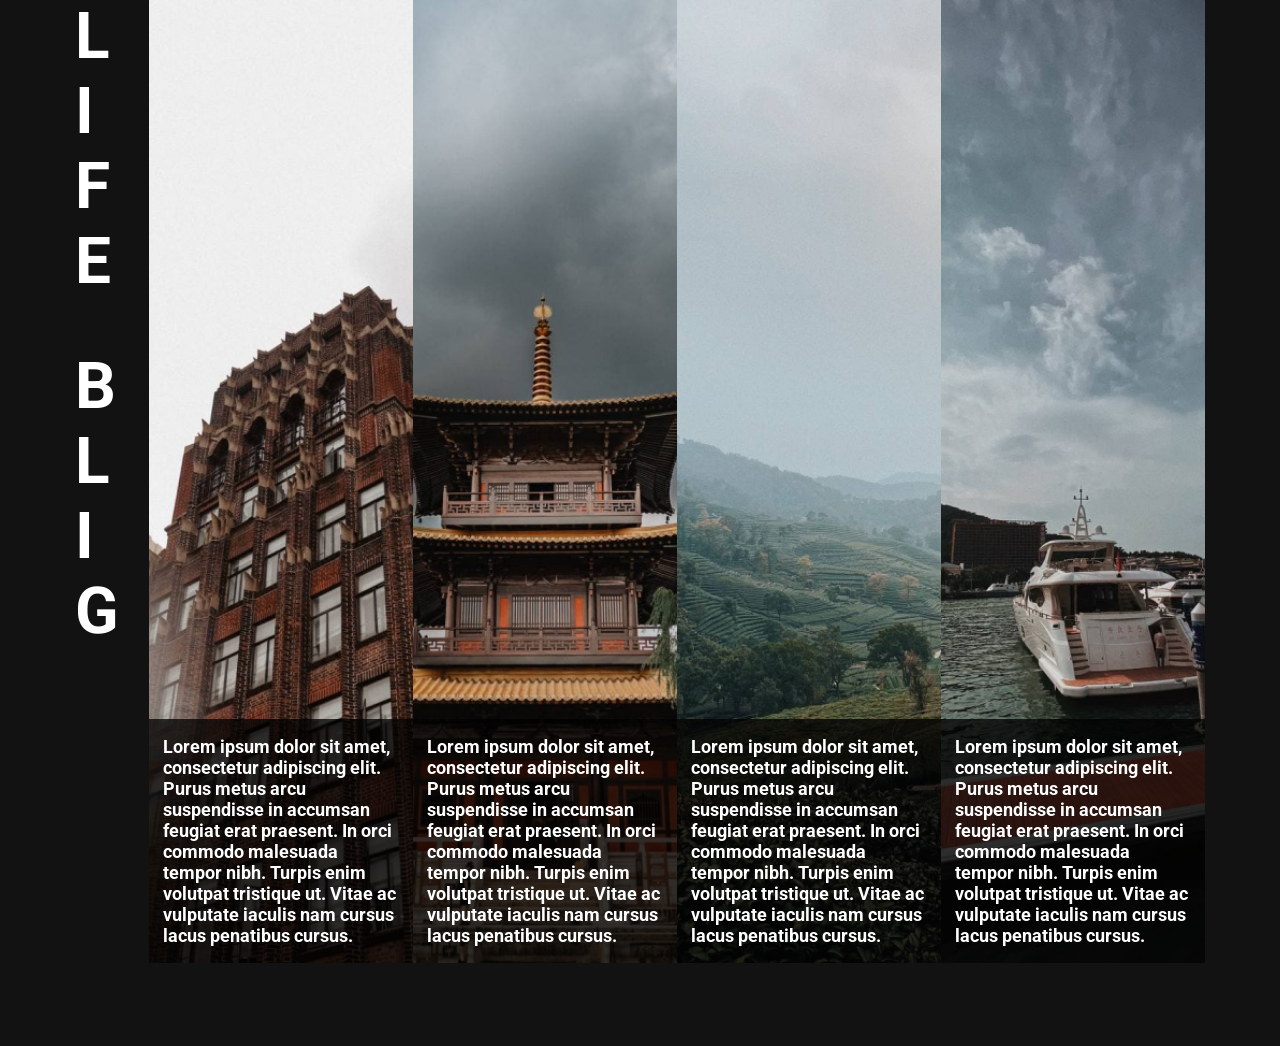
==== commit 4eaa492e: "mobile version" ====
--- a/index.html
+++ b/index.html
@@ -9,18 +9,24 @@
 </head>
 <body class= "background_style_color">
     <main class="content background_style_color">
-        <section class="general">
+        <section class="general header">
             <div class="main main__img">
                 <div class="layout-padding">
                     <nav class="nav">
-                        <div class="nav__navbar">
-                            <ul class="nav__navbar-items none text_style-font_Brandon-Grotesque_xl text_style-shadow">
-                                <li class="nav__navbar-item none"><a href="#photos" class="nav__navbar-link text_style-color none">Photos</a></li>
-                                <li class="nav__navbar-item none"><a href="#video" class="nav__navbar-link text_style-color none">Video</a></li>
-                                <li class="nav__navbar-item none"><a href="#about" class="nav__navbar-link text_style-color none">About</a></li>
-                                <li class="nav__navbar-item none"><a href="#about" class="nav__navbar-link text_style-color none">Contacts</a></li>
-                                <li class="nav__navbar-item none"><a href="#blog" class="nav__navbar-link text_style-color none">Blog</a></li>
-                            </ul>
+                        <div class="nav__content">
+                            <label for="nav" class="burger">
+                                <input id="nav" type="checkbox">
+                                <span class="none-display"></span>
+                                <span class="none-display"></span>
+                                <span class="none-display"></span>
+                                    <ul class="nav__items none text_style-font_Brandon-Grotesque_xl text_style-shadow">
+                                        <li class="nav__item none"><a href="#photos" class="nav__link text_style-color none">Photos</a></li>
+                                        <li class="nav__item none"><a href="#video" class="nav__link text_style-color none">Video</a></li>
+                                        <li class="nav__item none"><a href="#about" class="nav__link text_style-color none">About</a></li>
+                                        <li class="nav__item none"><a href="#about" class="nav__link text_style-color none">Contacts</a></li>
+                                        <li class="nav__item none"><a href="#blog" class="nav__link text_style-color none">Blog</a></li>
+                                    </ul>
+                            </label>
                         </div>
                     </nav>
                     <h1 class="main__content-h1 text_style-font_AmstelvarAlpha_xxxl text_style-color">Anastasia Krasniuk</h1>
@@ -43,8 +49,8 @@
                                         <img class="photos__content-carousel-img" src="img/photos__content/Rectangle 4.png" alt="">
                                         <img class="photos__content-carousel-img" src="img/photos__content/Rectangle 5.png" alt="">
                                         <img class="photos__content-carousel-img" src="img/photos__content/Rectangle 6.png" alt="">
-                                        <img class="photos__content-carousel-img" src="img/photos__content/Rectangle 7.png" alt="">
-                                        <img class="photos__content-carousel-img" src="img/photos__content/Rectangle 8.png" alt="">
+                                        <img class="photos__content-carousel-img photos__content-carousel-img-phone" src="img/photos__content/Rectangle 7.png" alt="">
+                                        <img class="photos__content-carousel-img photos__content-carousel-img-phone" src="img/photos__content/Rectangle 8.png" alt="">
                                     </div>
                                 </div>
                                 <div class="photos__content-carousel-item">
@@ -55,8 +61,8 @@
                                         <img class="photos__content-carousel-img" src="img/photos__content/Rectangle 5.png" alt="">
                                         <img class="photos__content-carousel-img" src="img/photos__content/Rectangle 7.png" alt="">
                                         <img class="photos__content-carousel-img" src="img/photos__content/Rectangle 8.png" alt="">
-                                        <img class="photos__content-carousel-img" src="img/photos__content/Rectangle 1.png" alt="">
-                                        <img class="photos__content-carousel-img" src="img/photos__content/Rectangle 6.png" alt="">
+                                        <img class="photos__content-carousel-img photos__content-carousel-img-phone" src="img/photos__content/Rectangle 1.png" alt="">
+                                        <img class="photos__content-carousel-img photos__content-carousel-img-phone" src="img/photos__content/Rectangle 6.png" alt="">
                                     </div>
                                 </div>
                                 <div class="photos__content-carousel-item">
@@ -67,8 +73,8 @@
                                         <img class="photos__content-carousel-img" src="img/photos__content/Rectangle 3.png" alt="">
                                         <img class="photos__content-carousel-img" src="img/photos__content/Rectangle 2.png" alt="">
                                         <img class="photos__content-carousel-img" src="img/photos__content/Rectangle 6.png" alt="">
-                                        <img class="photos__content-carousel-img" src="img/photos__content/Rectangle 5.png" alt="">
-                                        <img class="photos__content-carousel-img" src="img/photos__content/Rectangle 7.png" alt="">
+                                        <img class="photos__content-carousel-img photos__content-carousel-img-phone" src="img/photos__content/Rectangle 5.png" alt="">
+                                        <img class="photos__content-carousel-img photos__content-carousel-img-phone" src="img/photos__content/Rectangle 7.png" alt="">
                                     </div>
                                 </div>
                             </div>
@@ -95,10 +101,10 @@
                             <a class="videos__content-item none" href="#">
                                 <div class="videos__content-item-img">
                                     <div class="videos__content-item-shadow">
-                                        <pre class="videos__content-item-header text_style-font_Brandon-Grotesque_xl text_style-color">
-New video from "Pokatushki
-na karuseli, seli i poeli"
-                                        </pre>
+                                        <p class="videos__content-item-header text_style-font_Brandon-Grotesque_xl text_style-color">
+                                            New video from "Pokatushki
+                                            na karuseli, seli i poeli"
+                                        </p>
                                     </div>
                                 </div>
                             </a>
@@ -110,24 +116,29 @@
                                     <p class="videos__content-item-text text_style-font_Brandon-Grotesque_xl text_style-color">Film title</p>
                                 </a>
                             </div>
+                        </div>
                     </div>
                 </section>
             </div>
         </section>
         <section class="general background_style_color" id="about">
+            <div class="header header__text-about-me">
+                <h2 class="header__text text_style-font_Brandon-Grotesque_xxl text_style-color">About me</h2>
+            </div>
             <div class="general__content">
                 <section class="about-me">
-                    <div class="about-me__content">
                         <div class="about-me__content-items">
                             <div class="about-me__content-item">
                                 <img src="img/about-me__content/about-me__content-item-img.png" alt="" class="about-me__content-item-img">
                             </div>
                             <div class="about-me__content-item about-me__content-item-flex">
                                 <div class="about-me__content-item-top">
-                                    <pre class="about-me__content-item-text text_style-color text_style-font_Brandon-Grotesque_l">
-Hello.
-I’am Anastasia photographer from China Shanghai
-                                    </pre>
+                                    <p class="about-me__content-item-text text_style-color text_style-font_Brandon-Grotesque_l">
+                                        Hello.
+                                    </p>
+                                    <p class="about-me__content-item-text text_style-color text_style-font_Brandon-Grotesque_l">
+                                        I’am Anastasia photographer from China Shanghai
+                                    </p>
                                 </div>
                                 <div class="about-me__content-item-bottom">
                                     <p class="about-me__content-item-text text_style-color text_style-font_Brandon-Grotesque_l">Contact me on:</p>
@@ -141,7 +152,6 @@
                                 </div>
                             </div>
                         </div>
-                    </div>
                 </section>
             </div>
         </section>
--- a/css/style.css
+++ b/css/style.css
@@ -1,53 +1,5 @@
+@import url(icon.css);
+@import url(general.css);
 @import url(../font/fonts.css);
-@import url(general.css);
-@import url(nav.css);
-@import url(main__content.css);
-@import url(header.css);
-@import url(photos.css);
-@import url(videos.css);
-@import url(about-me.css);
-@import url(blog.css);
-
-
-*{
-    padding: 0;
-    margin: 0;
-}
-::-webkit-scrollbar {
-    width: 0;
-  }
-.content{
-    display: flex;
-    flex-direction: column;
-}
-.none{
-    text-decoration: none;
-    list-style-type: none;
-}
-.text_style-color{
-    color: white;
-}
-.text_style-shadow{
-    text-shadow: -3px 3px 5px rgba(0, 0, 0, 0.5);
-}
-.layout-padding{
-    background: rgba(0, 0, 0, 0.1);
-}
-.videos__content-item-shadow{
-    background: rgba(0, 0, 0, 0.25);
-    height: 100%;
-}
-
-.videos__content-layout-padding{
-    background: linear-gradient(109.26deg, #00eeff0c 16.05%, #0000000c 60.21%);
-}
-.background_style_color{
-    background: #121212;
-}
-.background_style_color_gradient{
-    background: linear-gradient(180deg, #02338B 0%, #121212 100%);
-}
-.active{
-    display: block;
-    background-color: #fff;
-}
+@import url(mediaMax.css);
+@import url(mediaPhone.css);
